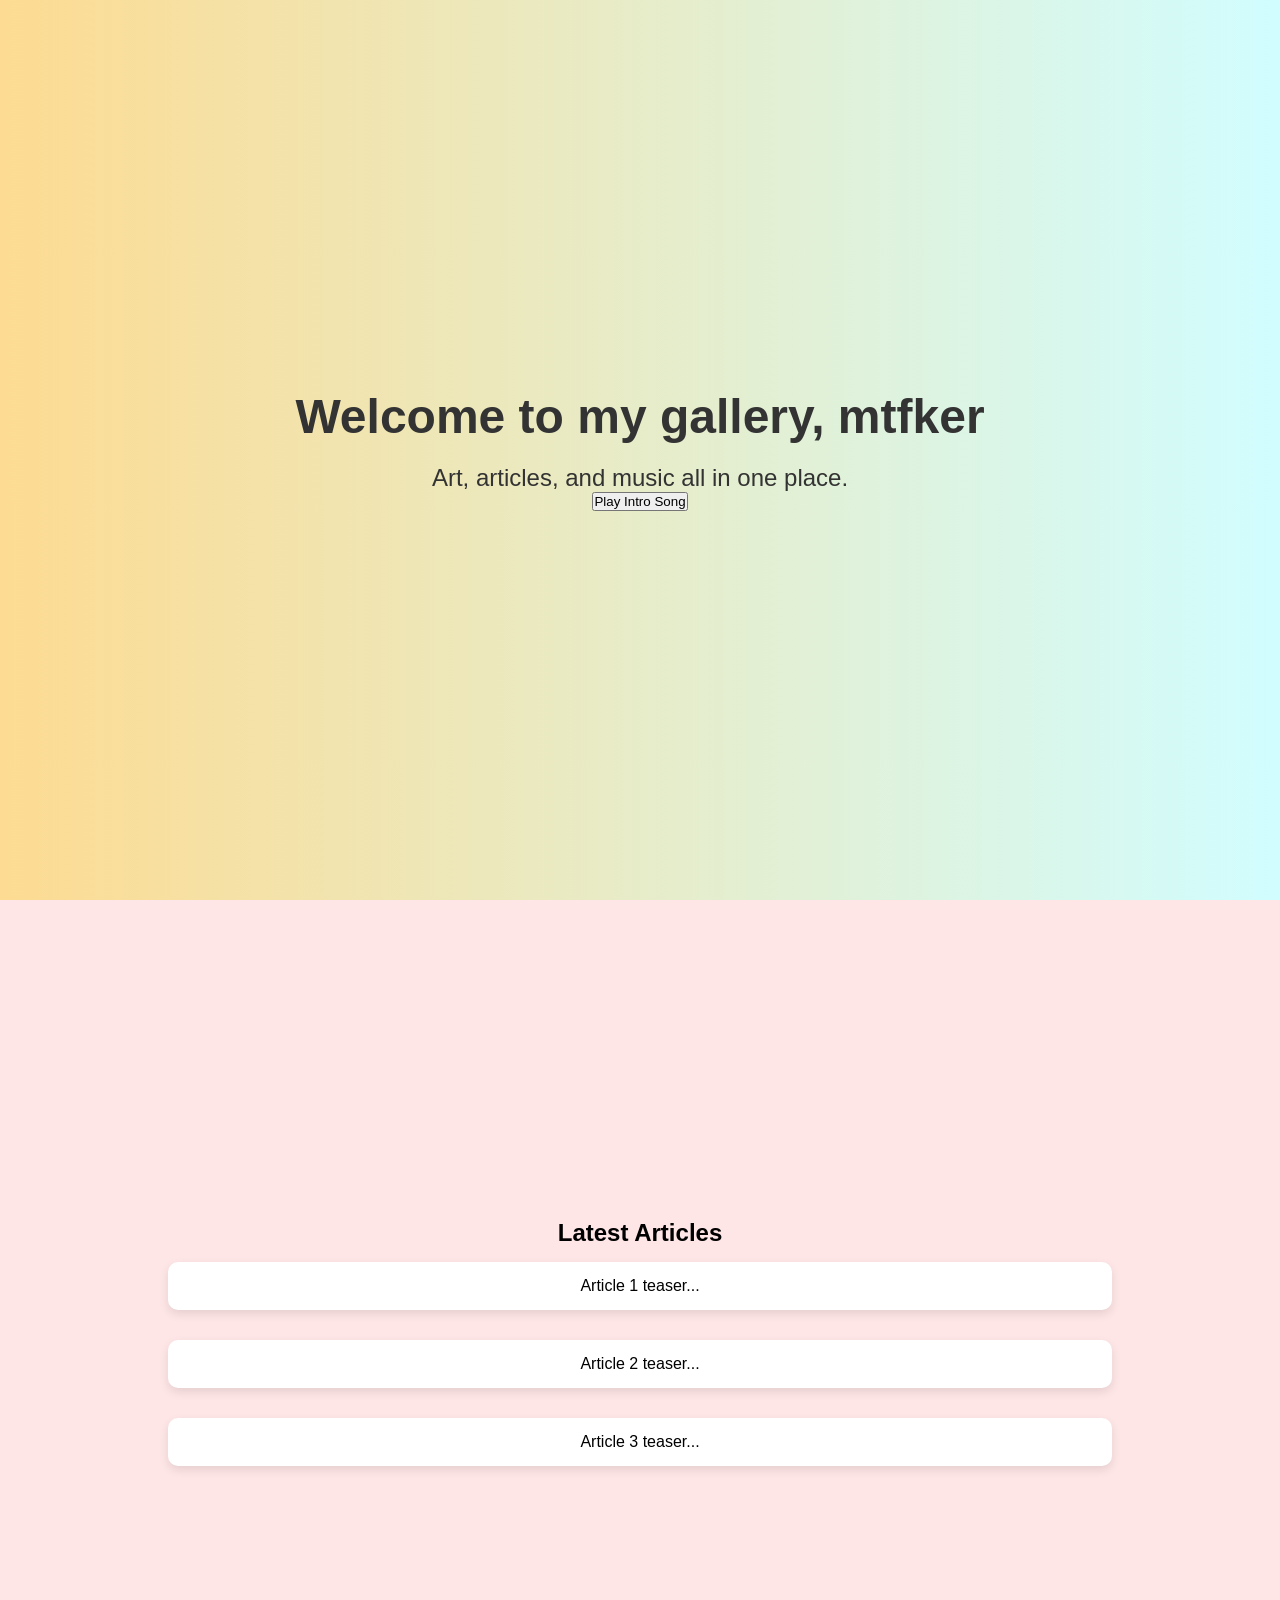
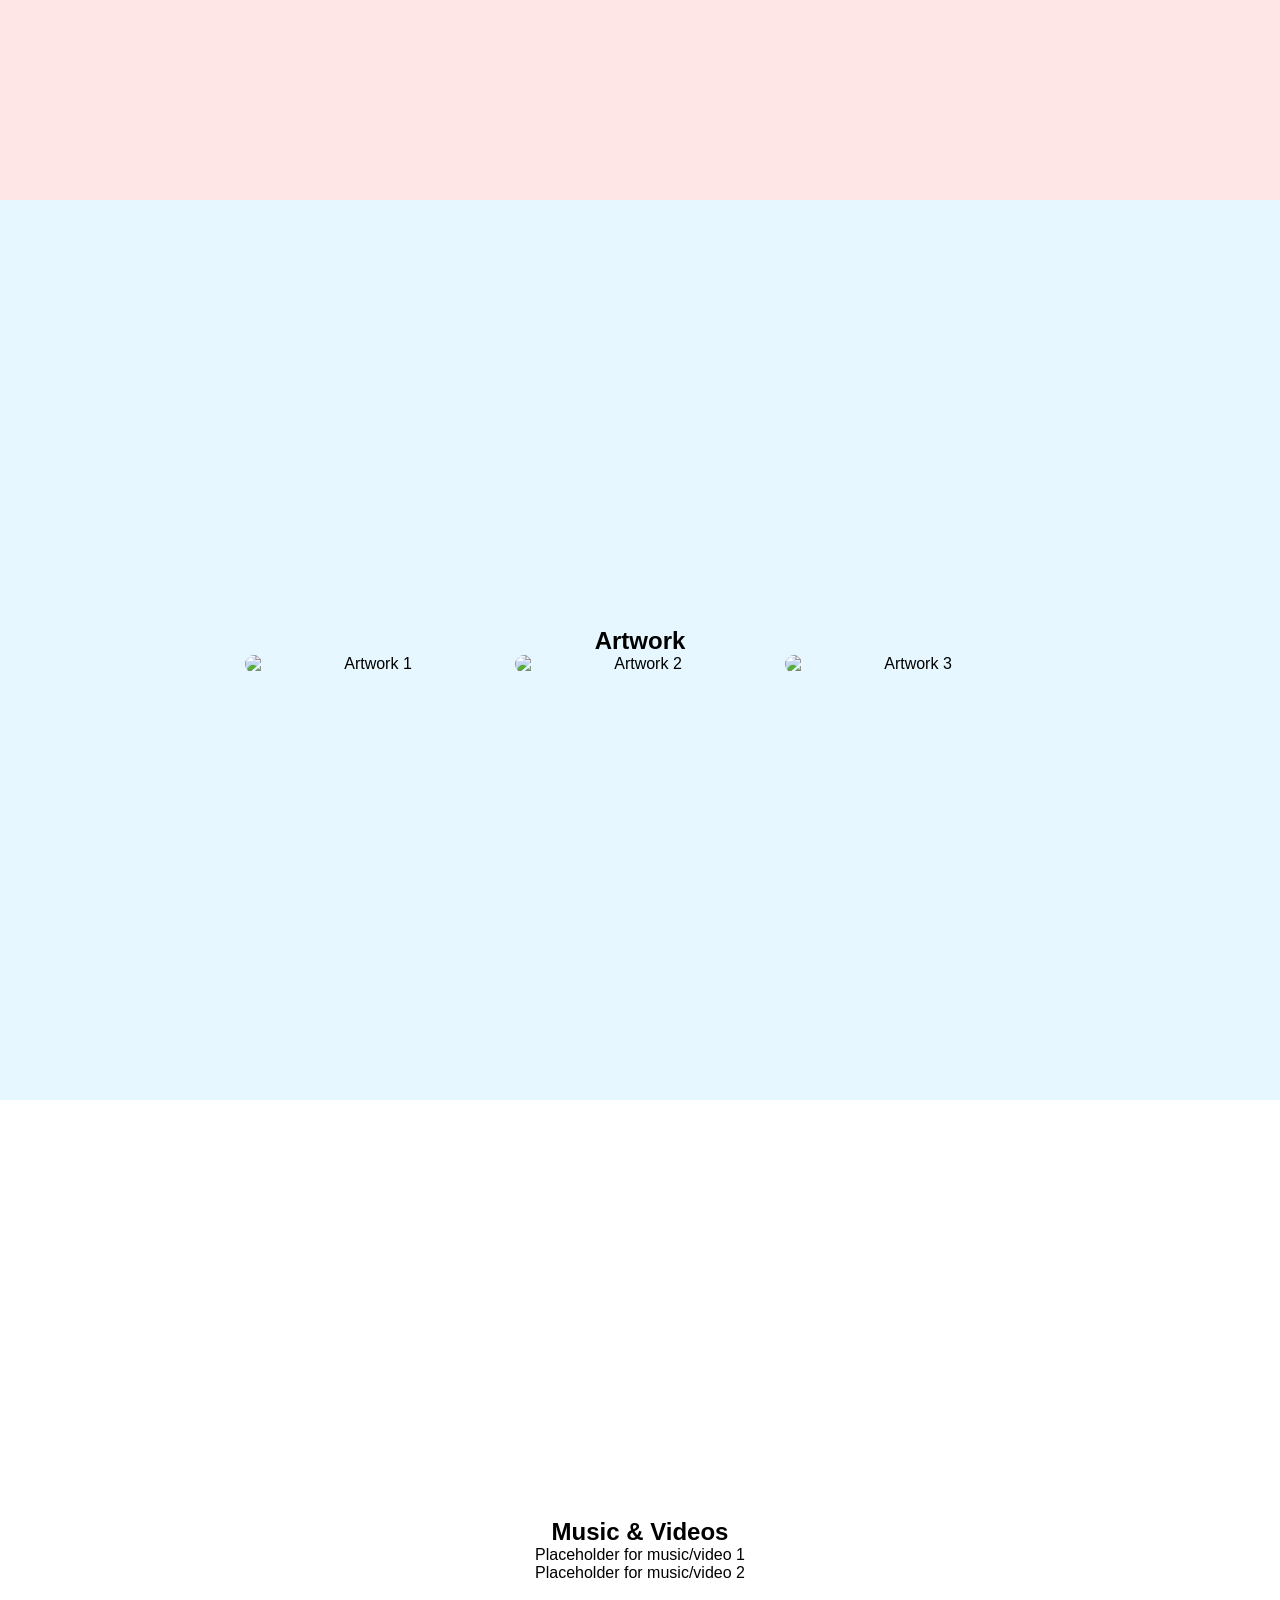
==== index.html @ 5e12b348 "Initial commit" ====
<!DOCTYPE html>
<html lang="en">
<head>
    <meta charset="UTF-8">
    <meta name="viewport" content="width=device-width, initial-scale=1.0">
    <title>My Gallery</title>
    <link rel="stylesheet" href="styles.css">
</head>
<body>
    <!-- Intro Section -->
    <section id="intro">
        <h1>Welcome to my gallery, mtfker</h1>
        <p>Art, articles, and music all in one place.</p>
        <button id="playBtn">Play Intro Song</button>
        <audio id="introSong" src="intro.mp3" autoplay></audio>
    </section>

    <!-- Articles Teaser -->
    <section id="articles">
        <h2>Latest Articles</h2>
        <div class="article-teaser">Article 1 teaser...</div>
        <div class="article-teaser">Article 2 teaser...</div>
        <div class="article-teaser">Article 3 teaser...</div>
    </section>

    <!-- Art Gallery -->
    <section id="art">
        <h2>Artwork</h2>
        <div class="art-grid">
            <img src="art1.jpg" alt="Artwork 1">
            <img src="art2.jpg" alt="Artwork 2">
            <img src="art3.jpg" alt="Artwork 3">
        </div>
    </section>

    <!-- Music & Videos -->
    <section id="media">
        <h2>Music & Videos</h2>
        <div class="media-grid">
            <p>Placeholder for music/video 1</p>
            <p>Placeholder for music/video 2</p>
        </div>
    </section>

    <script src="script.js"></script>
</body>
</html>
---- styles.css ----
/* Reset & basics */
* { margin:0; padding:0; box-sizing:border-box; font-family: 'Helvetica', sans-serif; }
body { scroll-behavior: smooth; }

/* Sections */
section { min-height: 100vh; display:flex; flex-direction:column; justify-content:center; align-items:center; text-align:center; padding:50px; }

/* Intro */
#intro { background: linear-gradient(to right, #fddb92, #d1fdff); color:#333; }
#intro h1 { font-size:3rem; margin-bottom:20px; }
#intro p { font-size:1.5rem; }

/* Articles */
#articles { background:#ffe6e6; }
.article-teaser { margin:15px 0; padding:15px; background:white; width:80%; border-radius:10px; box-shadow:0 4px 10px rgba(0,0,0,0.1); }

/* Art */
#art { background:#e6f7ff; }
.art-grid { display:flex; gap:20px; flex-wrap:wrap; justify-content:center; }
.art-grid img { width:250px; height:auto; border-radius:10px; box-shadow:0 4px 10px r
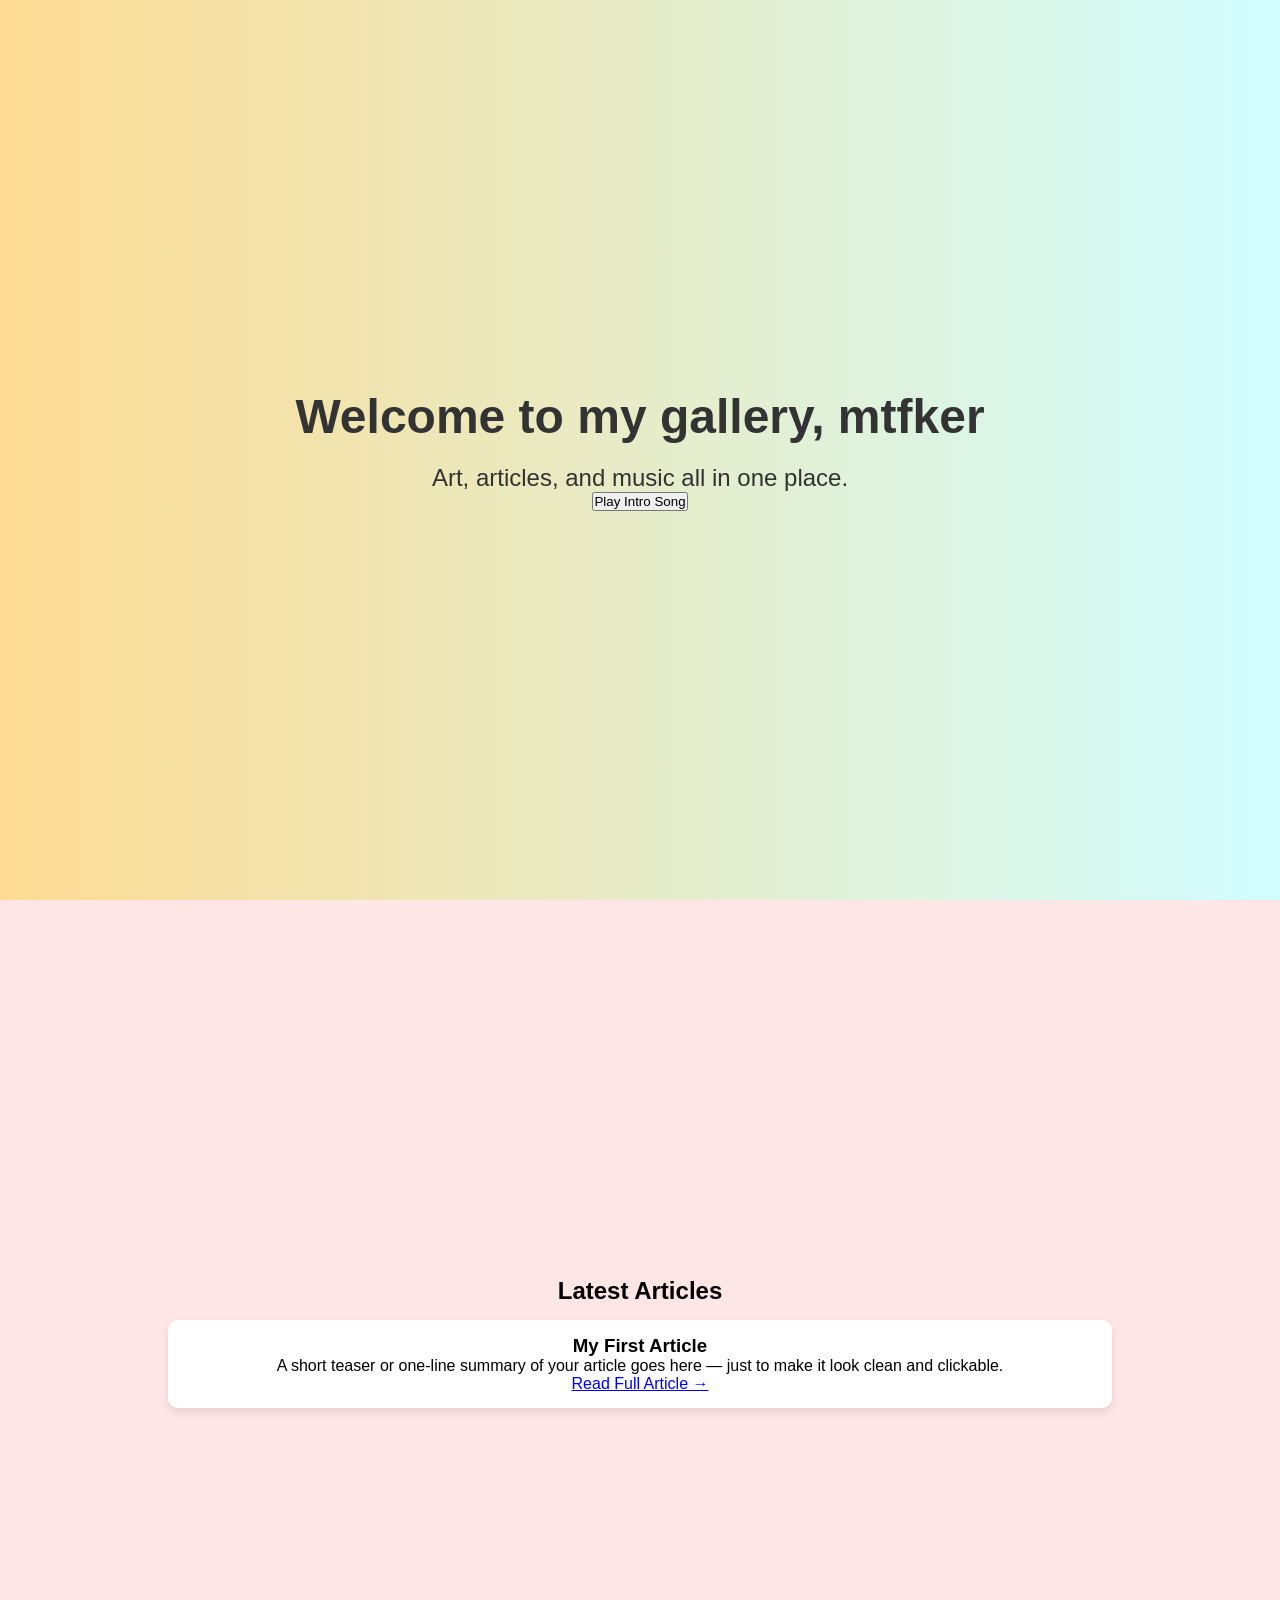
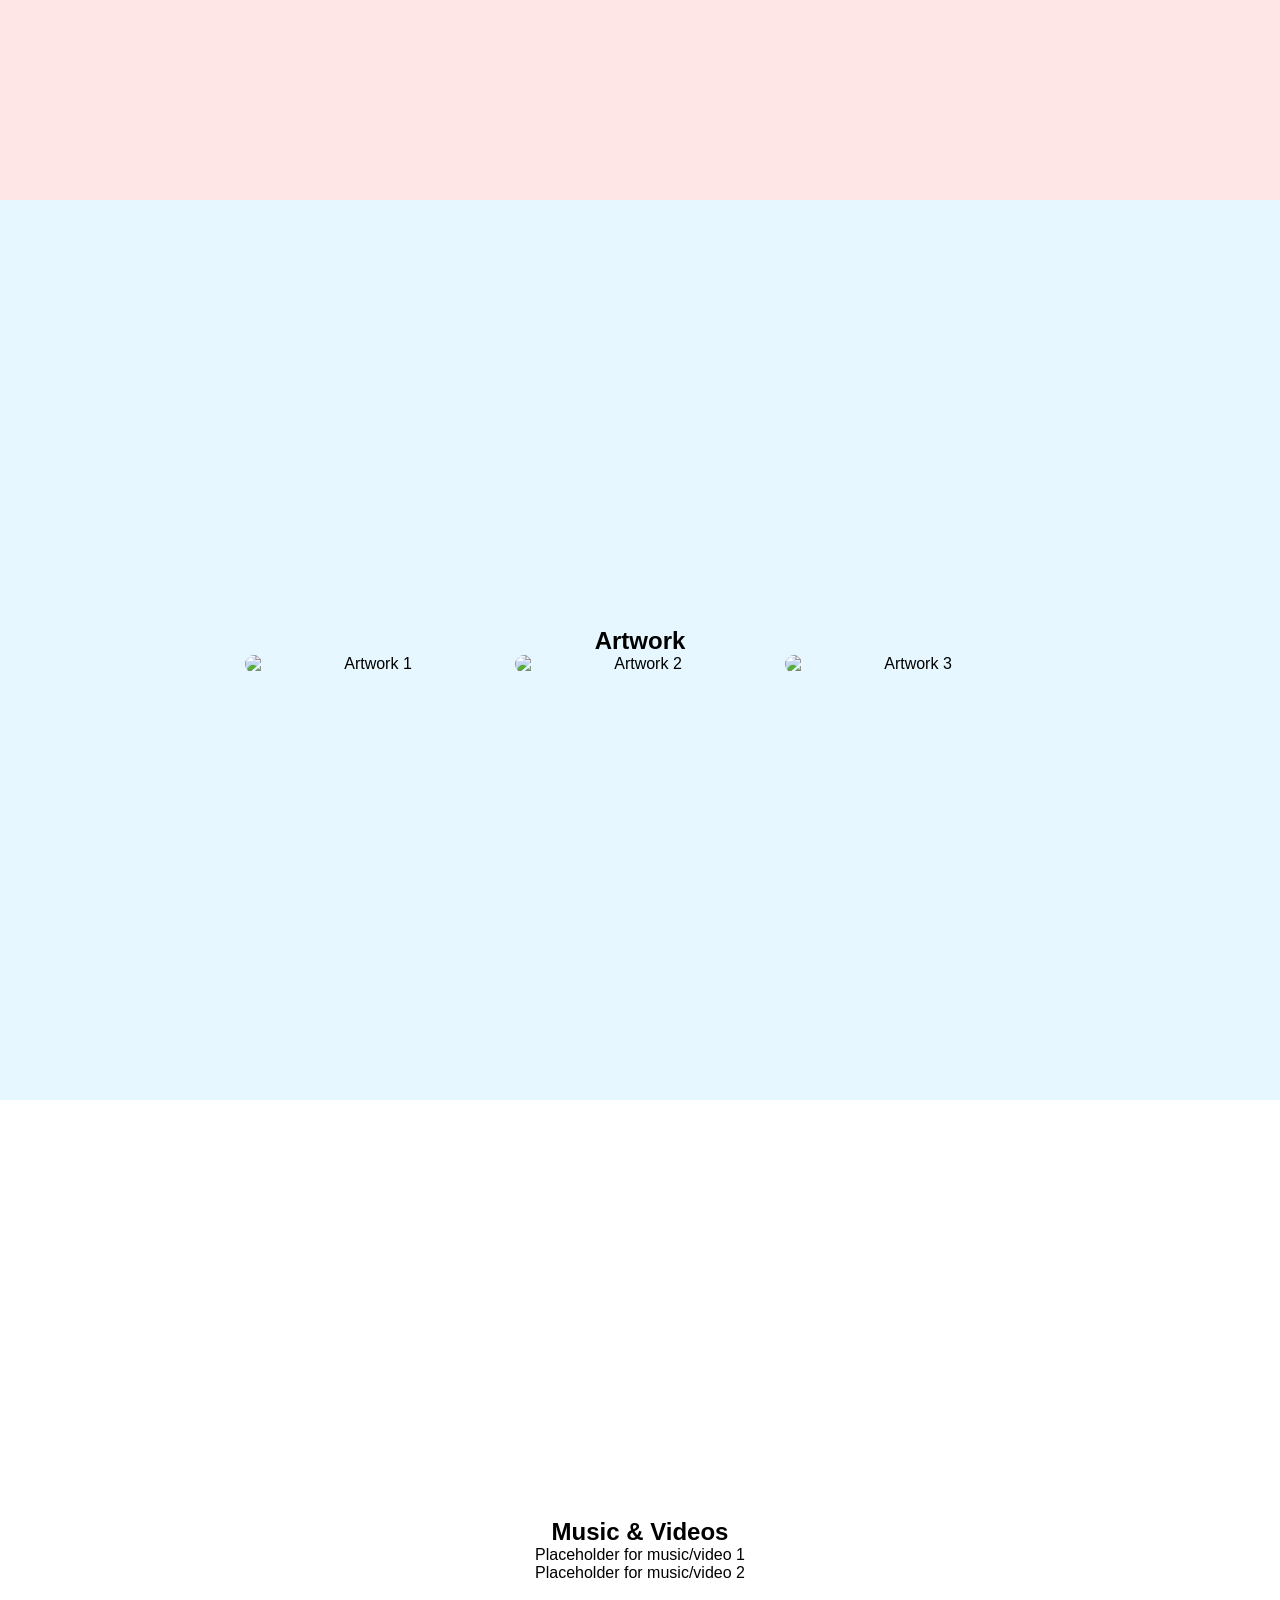
==== commit 79271f22: "added first article section" ====
--- a/index.html
+++ b/index.html
@@ -18,10 +18,23 @@
     <!-- Articles Teaser -->
     <section id="articles">
         <h2>Latest Articles</h2>
-        <div class="article-teaser">Article 1 teaser...</div>
-        <div class="article-teaser">Article 2 teaser...</div>
-        <div class="article-teaser">Article 3 teaser...</div>
+
+        <div class="article-teaser">
+        <h3>My First Article</h3>
+        <p>A short teaser or one-line summary of your article goes here — just to make it look clean and clickable.</p>
+        <a href="articles/first_article.html" class="article-link">Read Full Article →</a>
+        </div>
+
+    <!-- You can duplicate this whole div below when you add new articles -->
+    <!--
+    <div class="article-teaser">
+        <h3>My Second Article</h3>
+        <p>Another teaser here...</p>
+        <a href="articles/second_article.html" class="article-link">Read Full Article →</a>
+    </div>
+    -->
     </section>
+
 
     <!-- Art Gallery -->
     <section id="art">
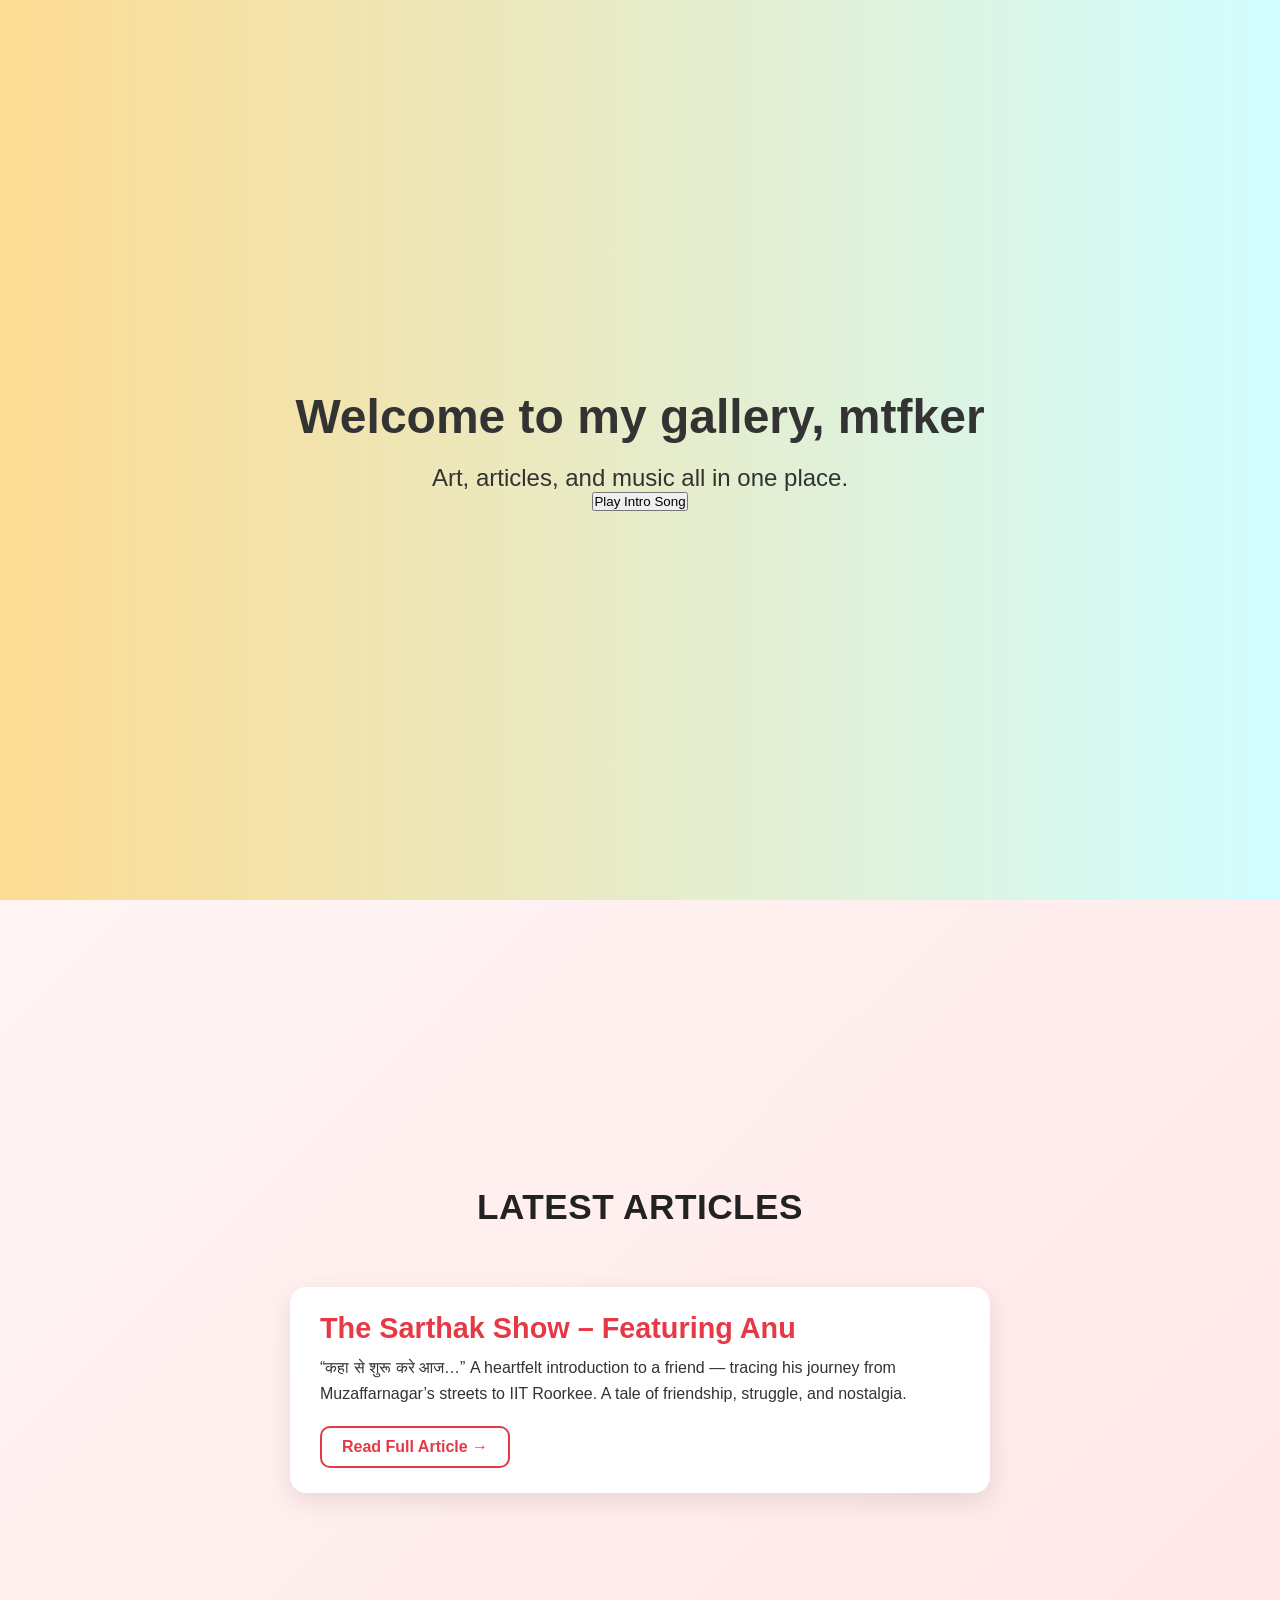
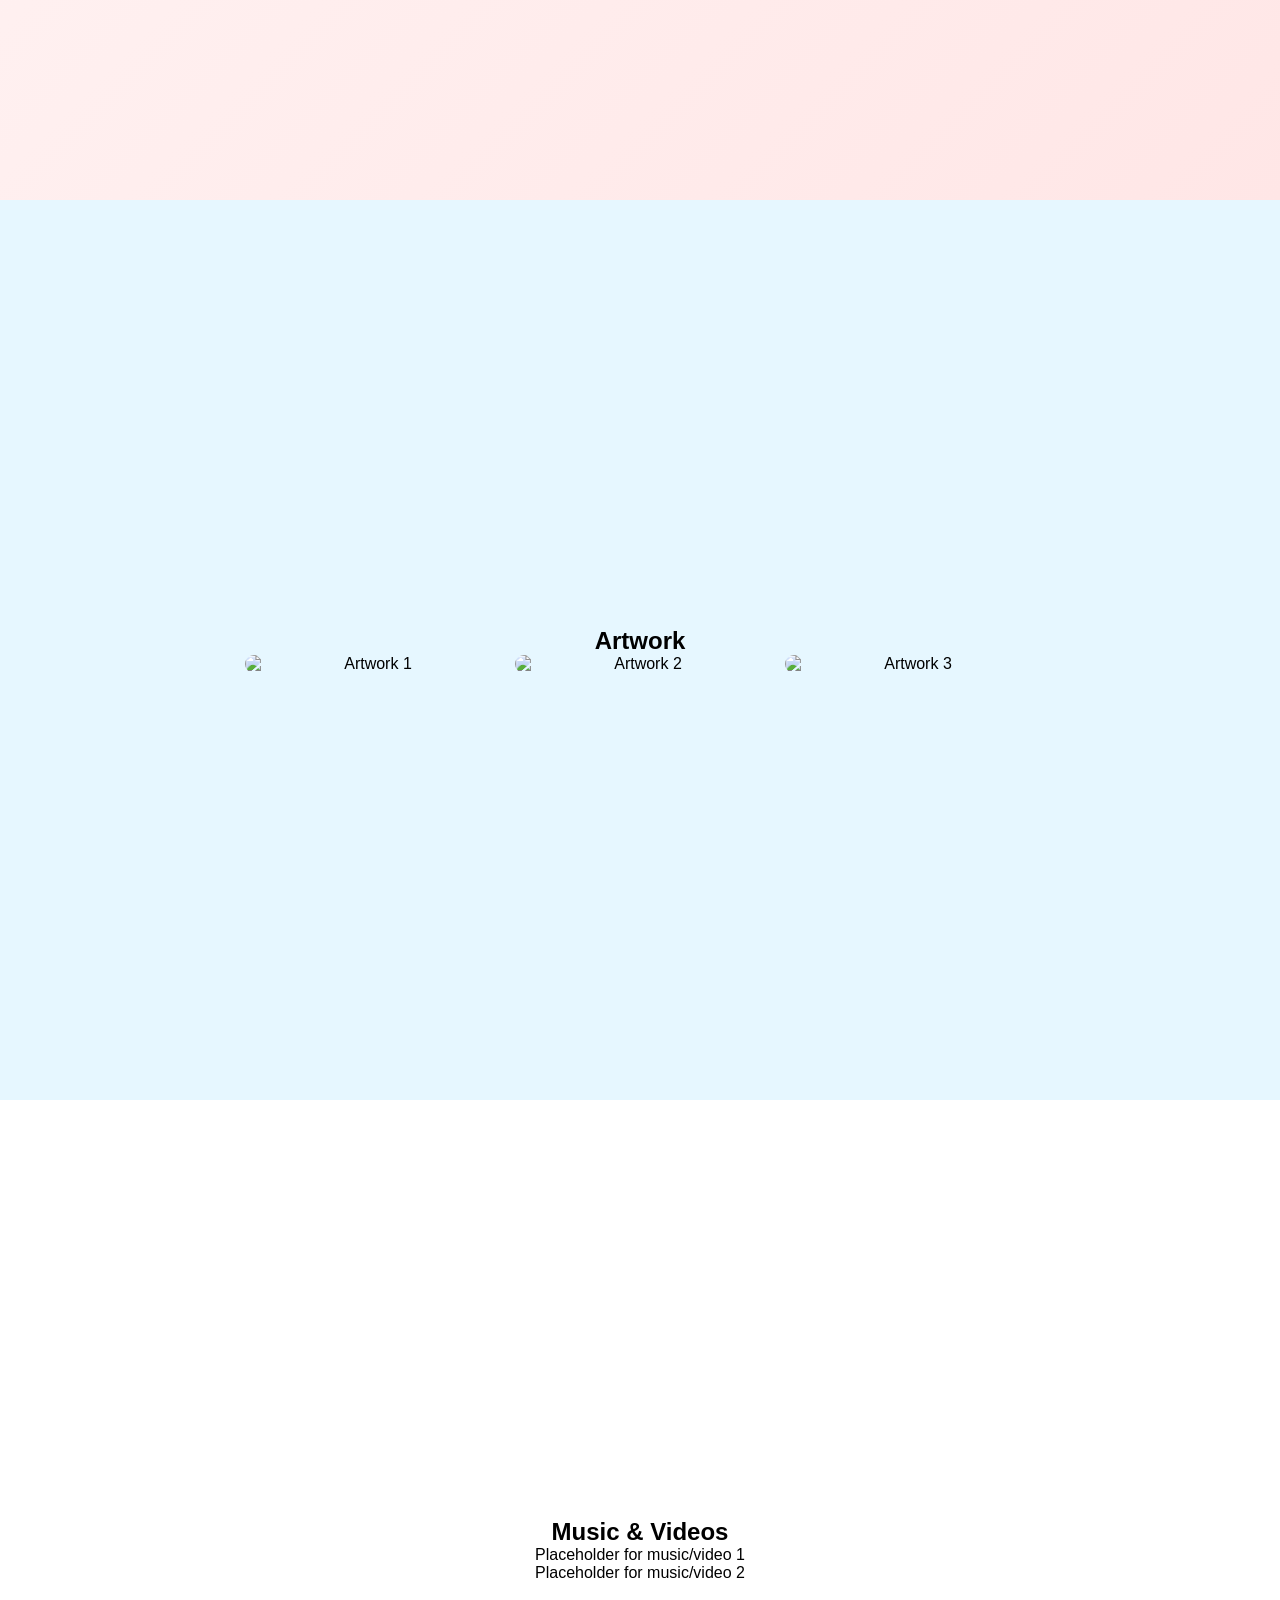
==== commit 265925b1: "Updated homepage article teaser design" ====
--- a/index.html
+++ b/index.html
@@ -20,20 +20,12 @@
         <h2>Latest Articles</h2>
 
         <div class="article-teaser">
-        <h3>My First Article</h3>
-        <p>A short teaser or one-line summary of your article goes here — just to make it look clean and clickable.</p>
-        <a href="articles/first_article.html" class="article-link">Read Full Article →</a>
+            <h3>The Sarthak Show – Featuring Anu</h3>
+            <p>“कहा से शुरू करे आज…” A heartfelt introduction to a friend — tracing his journey from Muzaffarnagar’s streets to IIT Roorkee. A tale of friendship, struggle, and nostalgia.</p>
+            <a href="articles/first_article.html" class="article-link">Read Full Article →</a>
         </div>
+    </section>
 
-    <!-- You can duplicate this whole div below when you add new articles -->
-    <!--
-    <div class="article-teaser">
-        <h3>My Second Article</h3>
-        <p>Another teaser here...</p>
-        <a href="articles/second_article.html" class="article-link">Read Full Article →</a>
-    </div>
-    -->
-    </section>
 
 
     <!-- Art Gallery -->
--- a/styles.css
+++ b/styles.css
@@ -11,8 +11,64 @@
 #intro p { font-size:1.5rem; }
 
 /* Articles */
-#articles { background:#ffe6e6; }
-.article-teaser { margin:15px 0; padding:15px; background:white; width:80%; border-radius:10px; box-shadow:0 4px 10px rgba(0,0,0,0.1); }
+#articles {
+    background: linear-gradient(135deg, #fff5f5, #ffe6e6);
+    padding: 60px 20px;
+}
+
+#articles h2 {
+    font-size: 2.2rem;
+    color: #222;
+    margin-bottom: 40px;
+    letter-spacing: 0.5px;
+    text-transform: uppercase;
+}
+
+.article-teaser {
+    background: #fff;
+    margin: 20px auto;
+    padding: 25px 30px;
+    width: 80%;
+    max-width: 700px;
+    border-radius: 16px;
+    box-shadow: 0 8px 25px rgba(0,0,0,0.1);
+    transition: all 0.3s ease;
+    text-align: left;
+}
+
+.article-teaser:hover {
+    transform: translateY(-5px);
+    box-shadow: 0 10px 35px rgba(0,0,0,0.15);
+}
+
+.article-teaser h3 {
+    font-size: 1.8rem;
+    color: #e63946;
+    margin-bottom: 10px;
+}
+
+.article-teaser p {
+    font-size: 1rem;
+    color: #333;
+    margin-bottom: 20px;
+    line-height: 1.6;
+}
+
+.article-link {
+    display: inline-block;
+    text-decoration: none;
+    color: #e63946;
+    font-weight: bold;
+    border: 2px solid #e63946;
+    padding: 10px 20px;
+    border-radius: 10px;
+    transition: 0.3s ease;
+}
+
+.article-link:hover {
+    background: #e63946;
+    color: #fff;
+}
 
 /* Art */
 #art { background:#e6f7ff; }
